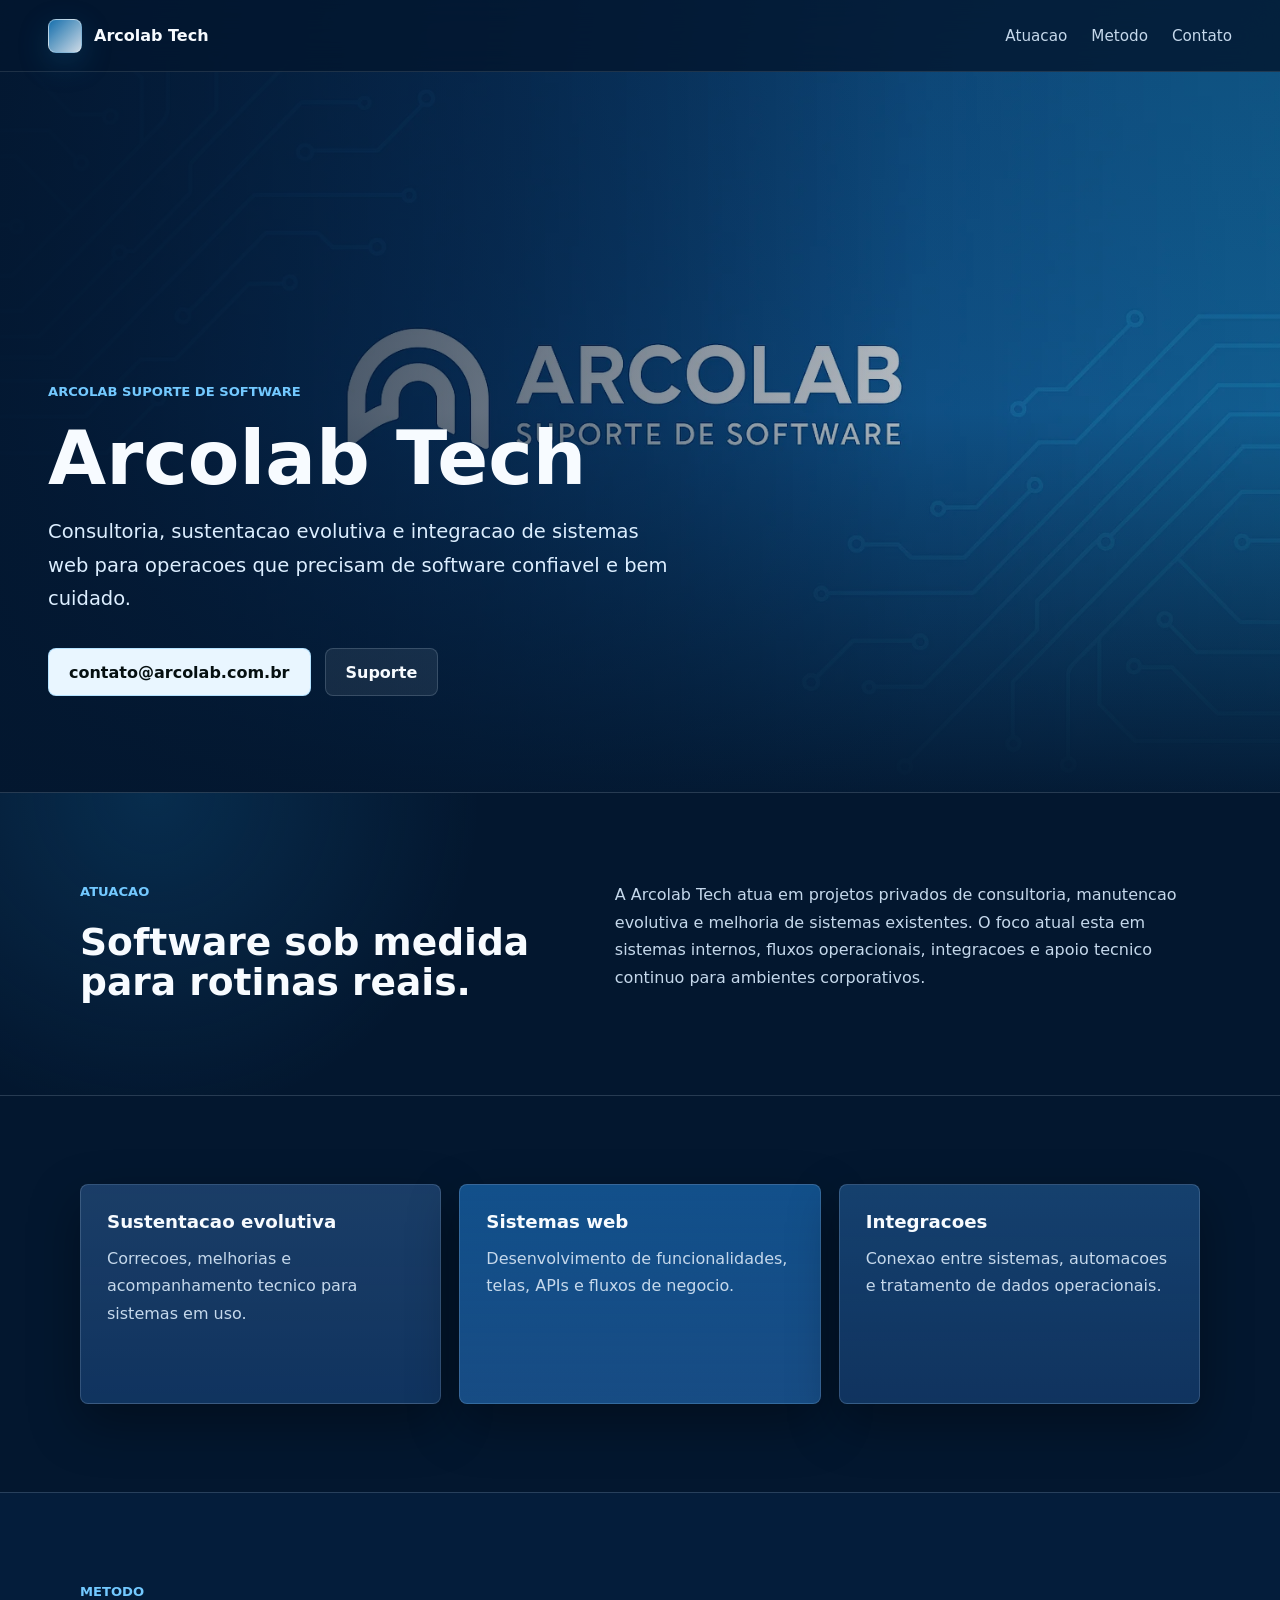
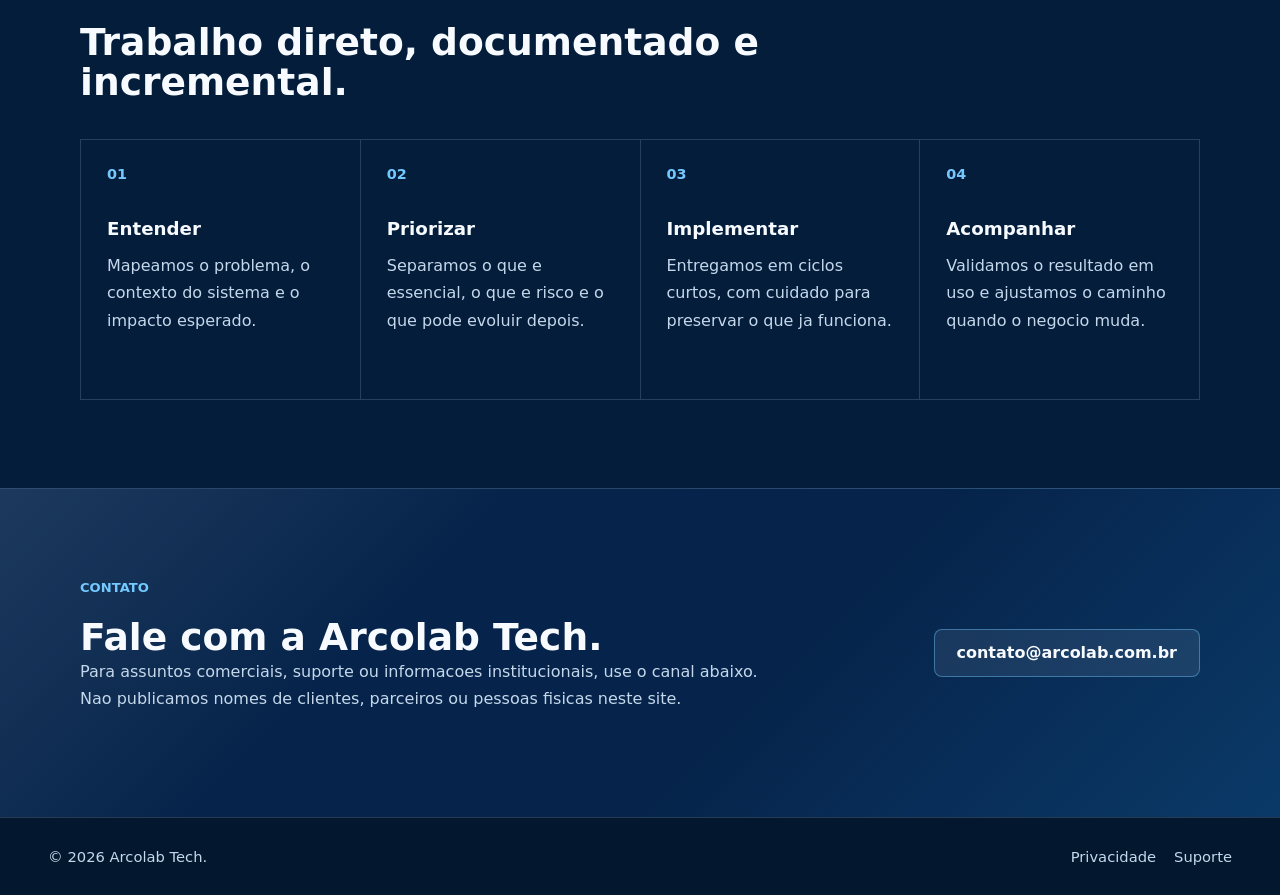
==== index.html @ 355c13af "Create Arcolab Tech website" ====
<!doctype html>
<html lang="pt-BR">
  <head>
    <meta charset="utf-8" />
    <meta name="viewport" content="width=device-width, initial-scale=1" />
    <title>Arcolab Tech | Consultoria de Software</title>
    <meta
      name="description"
      content="Arcolab Tech presta consultoria de software para evolucao, sustentacao e integracao de sistemas web corporativos."
    />
    <meta name="theme-color" content="#0a1718" />
    <meta property="og:title" content="Arcolab Tech" />
    <meta
      property="og:description"
      content="Consultoria de software para evolucao, sustentacao e integracao de sistemas web corporativos."
    />
    <meta property="og:type" content="website" />
    <meta property="og:url" content="https://tech.arcolab.com.br/" />
    <meta property="og:image" content="https://tech.arcolab.com.br/assets/arcolab-institutional-bg.png" />
    <link rel="canonical" href="https://tech.arcolab.com.br/" />
    <link rel="icon" href="favicon.svg" type="image/svg+xml" />
    <link rel="stylesheet" href="styles.css" />
  </head>
  <body>
    <header class="site-header" aria-label="Navegacao principal">
      <a class="brand" href="index.html" aria-label="Arcolab Tech">
        <span class="brand-mark" aria-hidden="true"></span>
        <span>Arcolab Tech</span>
      </a>
      <nav class="nav-links" aria-label="Links principais">
        <a href="#atuacao">Atuacao</a>
        <a href="#metodo">Metodo</a>
        <a href="#contato">Contato</a>
      </nav>
    </header>

    <main>
      <section class="hero" aria-label="Apresentacao da Arcolab Tech">
        <picture class="hero-media" aria-hidden="true">
          <source srcset="assets/arcolab-institutional-bg.webp" type="image/webp" />
          <img src="assets/arcolab-institutional-bg.png" alt="" fetchpriority="high" />
        </picture>
        <div class="hero-overlay" aria-hidden="true"></div>
        <div class="hero-content">
          <p class="eyebrow">Arcolab suporte de software</p>
          <h1>Arcolab Tech</h1>
          <p class="hero-copy">
            Consultoria, sustentacao evolutiva e integracao de sistemas web para
            operacoes que precisam de software confiavel e bem cuidado.
          </p>
          <div class="hero-actions">
            <a class="button button-primary" href="mailto:contato@arcolab.com.br">contato@arcolab.com.br</a>
            <a class="button button-secondary" href="support.html">Suporte</a>
          </div>
        </div>
      </section>

      <section class="section section-intro" id="atuacao">
        <div class="section-inner split">
          <div>
            <p class="eyebrow">Atuacao</p>
            <h2>Software sob medida para rotinas reais.</h2>
          </div>
          <p>
            A Arcolab Tech atua em projetos privados de consultoria, manutencao
            evolutiva e melhoria de sistemas existentes. O foco atual esta em
            sistemas internos, fluxos operacionais, integracoes e apoio tecnico
            continuo para ambientes corporativos.
          </p>
        </div>
      </section>

      <section class="section section-services" aria-label="Servicos">
        <div class="section-inner service-grid">
          <article class="service-card">
            <h3>Sustentacao evolutiva</h3>
            <p>Correcoes, melhorias e acompanhamento tecnico para sistemas em uso.</p>
          </article>
          <article class="service-card">
            <h3>Sistemas web</h3>
            <p>Desenvolvimento de funcionalidades, telas, APIs e fluxos de negocio.</p>
          </article>
          <article class="service-card">
            <h3>Integracoes</h3>
            <p>Conexao entre sistemas, automacoes e tratamento de dados operacionais.</p>
          </article>
        </div>
      </section>

      <section class="section section-process" id="metodo">
        <div class="section-inner">
          <div class="section-heading">
            <p class="eyebrow">Metodo</p>
            <h2>Trabalho direto, documentado e incremental.</h2>
          </div>
          <div class="process-list">
            <div class="process-item">
              <span>01</span>
              <h3>Entender</h3>
              <p>Mapeamos o problema, o contexto do sistema e o impacto esperado.</p>
            </div>
            <div class="process-item">
              <span>02</span>
              <h3>Priorizar</h3>
              <p>Separamos o que e essencial, o que e risco e o que pode evoluir depois.</p>
            </div>
            <div class="process-item">
              <span>03</span>
              <h3>Implementar</h3>
              <p>Entregamos em ciclos curtos, com cuidado para preservar o que ja funciona.</p>
            </div>
            <div class="process-item">
              <span>04</span>
              <h3>Acompanhar</h3>
              <p>Validamos o resultado em uso e ajustamos o caminho quando o negocio muda.</p>
            </div>
          </div>
        </div>
      </section>

      <section class="section section-contact" id="contato">
        <div class="section-inner contact-panel">
          <div>
            <p class="eyebrow">Contato</p>
            <h2>Fale com a Arcolab Tech.</h2>
            <p>
              Para assuntos comerciais, suporte ou informacoes institucionais,
              use o canal abaixo. Nao publicamos nomes de clientes, parceiros ou
              pessoas fisicas neste site.
            </p>
          </div>
          <a class="contact-link" href="mailto:contato@arcolab.com.br">contato@arcolab.com.br</a>
        </div>
      </section>
    </main>

    <footer class="site-footer">
      <span>&copy; <span id="current-year">2026</span> Arcolab Tech.</span>
      <span class="footer-links">
        <a href="privacy.html">Privacidade</a>
        <a href="support.html">Suporte</a>
      </span>
    </footer>

    <script src="script.js"></script>
  </body>
</html>
---- styles.css ----
:root {
  color-scheme: dark;
  --bg: #03172f;
  --bg-soft: #06244b;
  --panel: #082d5a;
  --panel-strong: #104680;
  --text: #f7fbff;
  --muted: #c5d8eb;
  --line: rgba(216, 235, 255, 0.17);
  --blue-deep: #07326a;
  --blue: #156baa;
  --blue-bright: #1772b0;
  --sky: #73c9ff;
  --ice: #e9f6ff;
  --shadow: rgba(0, 0, 0, 0.35);
  font-family:
    Inter, ui-sans-serif, system-ui, -apple-system, BlinkMacSystemFont, "Segoe UI",
    sans-serif;
}

* {
  box-sizing: border-box;
}

html {
  scroll-behavior: smooth;
}

body {
  min-width: 320px;
  margin: 0;
  background: var(--bg);
  color: var(--text);
}

a {
  color: inherit;
}

.site-header {
  position: fixed;
  top: 0;
  left: 0;
  z-index: 10;
  display: flex;
  width: 100%;
  min-height: 72px;
  align-items: center;
  justify-content: space-between;
  gap: 24px;
  padding: 18px 48px;
  border-bottom: 1px solid rgba(229, 239, 236, 0.12);
  background: rgba(3, 23, 47, 0.82);
  backdrop-filter: blur(16px);
}

.simple-header {
  position: sticky;
}

.brand {
  display: inline-flex;
  align-items: center;
  gap: 12px;
  color: var(--text);
  font-size: 1rem;
  font-weight: 700;
  text-decoration: none;
}

.brand-mark {
  width: 34px;
  height: 34px;
  border: 1px solid rgba(233, 246, 255, 0.38);
  border-radius: 8px;
  background:
    linear-gradient(135deg, rgba(23, 114, 176, 0.98), rgba(233, 246, 255, 0.88)),
    linear-gradient(45deg, transparent 48%, rgba(3, 23, 47, 0.72) 49%, transparent 52%);
  box-shadow: 0 10px 30px rgba(21, 107, 170, 0.28);
}

.nav-links {
  display: flex;
  align-items: center;
  gap: 24px;
  color: var(--muted);
  font-size: 0.95rem;
}

.nav-links a {
  text-decoration: none;
}

.nav-links a:hover,
.nav-links a:focus-visible {
  color: var(--sky);
}

.hero {
  position: relative;
  min-height: 88vh;
  overflow: hidden;
  display: flex;
  align-items: flex-end;
  padding: 144px 48px 96px;
}

.hero-media,
.hero-overlay {
  position: absolute;
  inset: 0;
}

.hero-media {
  display: block;
  transform: scale(1.02);
}

.hero-media img {
  display: block;
  width: 100%;
  height: 100%;
  object-fit: cover;
  object-position: center right;
}

.hero-overlay {
  background:
    linear-gradient(90deg, rgba(3, 23, 47, 0.92) 0%, rgba(3, 23, 47, 0.5) 38%, rgba(3, 23, 47, 0.08) 72%),
    linear-gradient(0deg, rgba(3, 23, 47, 0.94) 0%, rgba(3, 23, 47, 0.22) 48%, rgba(3, 23, 47, 0.34) 100%);
}

.hero-content {
  position: relative;
  z-index: 1;
  width: min(720px, 100%);
}

.eyebrow {
  margin: 0 0 18px;
  color: var(--sky);
  font-size: 0.82rem;
  font-weight: 800;
  text-transform: uppercase;
}

h1,
h2,
h3,
p {
  margin-top: 0;
}

h1 {
  margin-bottom: 20px;
  font-size: 4.7rem;
  line-height: 0.98;
}

h2 {
  margin-bottom: 0;
  font-size: 2.35rem;
  line-height: 1.08;
}

h3 {
  margin-bottom: 12px;
  font-size: 1.14rem;
  line-height: 1.2;
}

p {
  color: var(--muted);
  font-size: 1rem;
  line-height: 1.72;
}

.hero-copy {
  max-width: 620px;
  margin-bottom: 32px;
  color: #dceeff;
  font-size: 1.22rem;
}

.hero-actions {
  display: flex;
  flex-wrap: wrap;
  gap: 14px;
}

.button,
.contact-link {
  display: inline-flex;
  min-height: 48px;
  align-items: center;
  justify-content: center;
  border-radius: 8px;
  font-weight: 800;
  text-decoration: none;
}

.button {
  padding: 0 20px;
}

.button-primary {
  border: 1px solid rgba(115, 201, 255, 0.46);
  background: var(--ice);
  color: #061011;
}

.button-primary:hover,
.button-primary:focus-visible {
  background: var(--sky);
}

.button-secondary {
  border: 1px solid var(--line);
  background: rgba(242, 247, 245, 0.08);
  color: var(--text);
}

.button-secondary:hover,
.button-secondary:focus-visible {
  border-color: rgba(115, 201, 255, 0.5);
}

.section {
  border-top: 1px solid var(--line);
}

.section-inner {
  width: min(1120px, calc(100% - 48px));
  margin: 0 auto;
  padding: 88px 0;
}

.section-intro {
  background:
    radial-gradient(circle at 12% 0%, rgba(23, 114, 176, 0.24), transparent 28%),
    var(--bg);
}

.split {
  display: grid;
  grid-template-columns: minmax(0, 0.9fr) minmax(0, 1.1fr);
  gap: 56px;
  align-items: start;
}

.section-heading {
  width: min(720px, 100%);
  margin-bottom: 36px;
}

.service-grid {
  display: grid;
  grid-template-columns: repeat(3, minmax(0, 1fr));
  gap: 18px;
}

.service-card {
  min-height: 220px;
  padding: 26px;
  border: 1px solid var(--line);
  border-radius: 8px;
  background:
    linear-gradient(180deg, rgba(247, 251, 255, 0.08), rgba(247, 251, 255, 0.03)),
    var(--panel);
  box-shadow: 0 20px 50px var(--shadow);
}

.service-card:nth-child(2) {
  background:
    linear-gradient(180deg, rgba(23, 114, 176, 0.22), rgba(247, 251, 255, 0.03)),
    var(--panel-strong);
}

.service-card:nth-child(3) {
  background:
    linear-gradient(180deg, rgba(115, 201, 255, 0.12), rgba(247, 251, 255, 0.03)),
    var(--panel);
}

.section-process {
  background: #041d3b;
}

.process-list {
  display: grid;
  grid-template-columns: repeat(4, minmax(0, 1fr));
  border-top: 1px solid var(--line);
  border-left: 1px solid var(--line);
}

.process-item {
  min-height: 260px;
  padding: 26px;
  border-right: 1px solid var(--line);
  border-bottom: 1px solid var(--line);
}

.process-item span {
  display: block;
  margin-bottom: 36px;
  color: var(--sky);
  font-size: 0.9rem;
  font-weight: 900;
}

.section-contact {
  background:
    linear-gradient(135deg, rgba(233, 246, 255, 0.1), transparent 32%),
    linear-gradient(315deg, rgba(21, 107, 170, 0.3), transparent 40%),
    var(--bg-soft);
}

.contact-panel {
  display: grid;
  grid-template-columns: minmax(0, 1fr) auto;
  gap: 40px;
  align-items: center;
}

.contact-panel p {
  max-width: 700px;
}

.contact-link {
  min-width: 260px;
  padding: 0 22px;
  border: 1px solid rgba(115, 201, 255, 0.42);
  background: rgba(247, 251, 255, 0.08);
  color: var(--text);
}

.contact-link:hover,
.contact-link:focus-visible {
  background: rgba(23, 114, 176, 0.32);
}

.site-footer {
  display: flex;
  align-items: center;
  justify-content: space-between;
  gap: 20px;
  padding: 30px 48px;
  border-top: 1px solid var(--line);
  color: var(--muted);
  font-size: 0.92rem;
}

.footer-links {
  display: flex;
  gap: 18px;
}

.footer-links a {
  text-decoration: none;
}

.footer-links a:hover,
.footer-links a:focus-visible {
  color: var(--sky);
}

.simple-page {
  min-height: 100vh;
  background:
    linear-gradient(180deg, rgba(23, 114, 176, 0.28), transparent 340px),
    var(--bg);
}

.legal-shell {
  width: min(880px, calc(100% - 48px));
  margin: 0 auto;
  padding: 80px 0 112px;
}

.legal-content {
  border: 1px solid var(--line);
  border-radius: 8px;
  background: rgba(8, 45, 90, 0.74);
  padding: 40px;
}

.legal-content h1 {
  font-size: 3rem;
}

.legal-content h2 {
  margin-top: 34px;
  margin-bottom: 10px;
  font-size: 1.28rem;
}

.legal-content a {
  color: var(--sky);
}

.legal-note {
  margin-top: 36px;
  color: #91aaa6;
  font-size: 0.92rem;
}

:focus-visible {
  outline: 3px solid rgba(115, 201, 255, 0.86);
  outline-offset: 4px;
}

@media (max-width: 900px) {
  .site-header {
    padding: 16px 24px;
  }

  .hero {
    min-height: 84vh;
    padding: 128px 24px 72px;
  }

  .hero-overlay {
    background:
      linear-gradient(90deg, rgba(3, 23, 47, 0.92) 0%, rgba(3, 23, 47, 0.48) 100%),
      linear-gradient(0deg, rgba(3, 23, 47, 0.96) 0%, rgba(3, 23, 47, 0.22) 58%, rgba(3, 23, 47, 0.3) 100%);
  }

  h1 {
    font-size: 3.45rem;
  }

  h2 {
    font-size: 2rem;
  }

  .section-inner {
    width: min(100% - 32px, 720px);
    padding: 72px 0;
  }

  .split,
  .service-grid,
  .contact-panel {
    grid-template-columns: 1fr;
  }

  .process-list {
    grid-template-columns: repeat(2, minmax(0, 1fr));
  }
}

@media (max-width: 640px) {
  .site-header {
    position: sticky;
    flex-direction: column;
    align-items: flex-start;
    gap: 14px;
  }

  .nav-links {
    width: 100%;
    justify-content: space-between;
    gap: 10px;
    font-size: 0.9rem;
  }

  .hero {
    min-height: auto;
    padding: 64px 20px 68px;
  }

  h1 {
    font-size: 2.7rem;
  }

  h2 {
    font-size: 1.72rem;
  }

  .hero-copy {
    font-size: 1.08rem;
  }

  .button,
  .contact-link {
    width: 100%;
  }

  .process-list {
    grid-template-columns: 1fr;
  }

  .process-item {
    min-height: 210px;
  }

  .site-footer {
    align-items: flex-start;
    flex-direction: column;
    padding: 28px 20px;
  }

  .legal-shell {
    width: min(100% - 32px, 880px);
    padding: 48px 0 80px;
  }

  .legal-content {
    padding: 28px 22px;
  }

  .legal-content h1 {
    font-size: 2.25rem;
  }
}
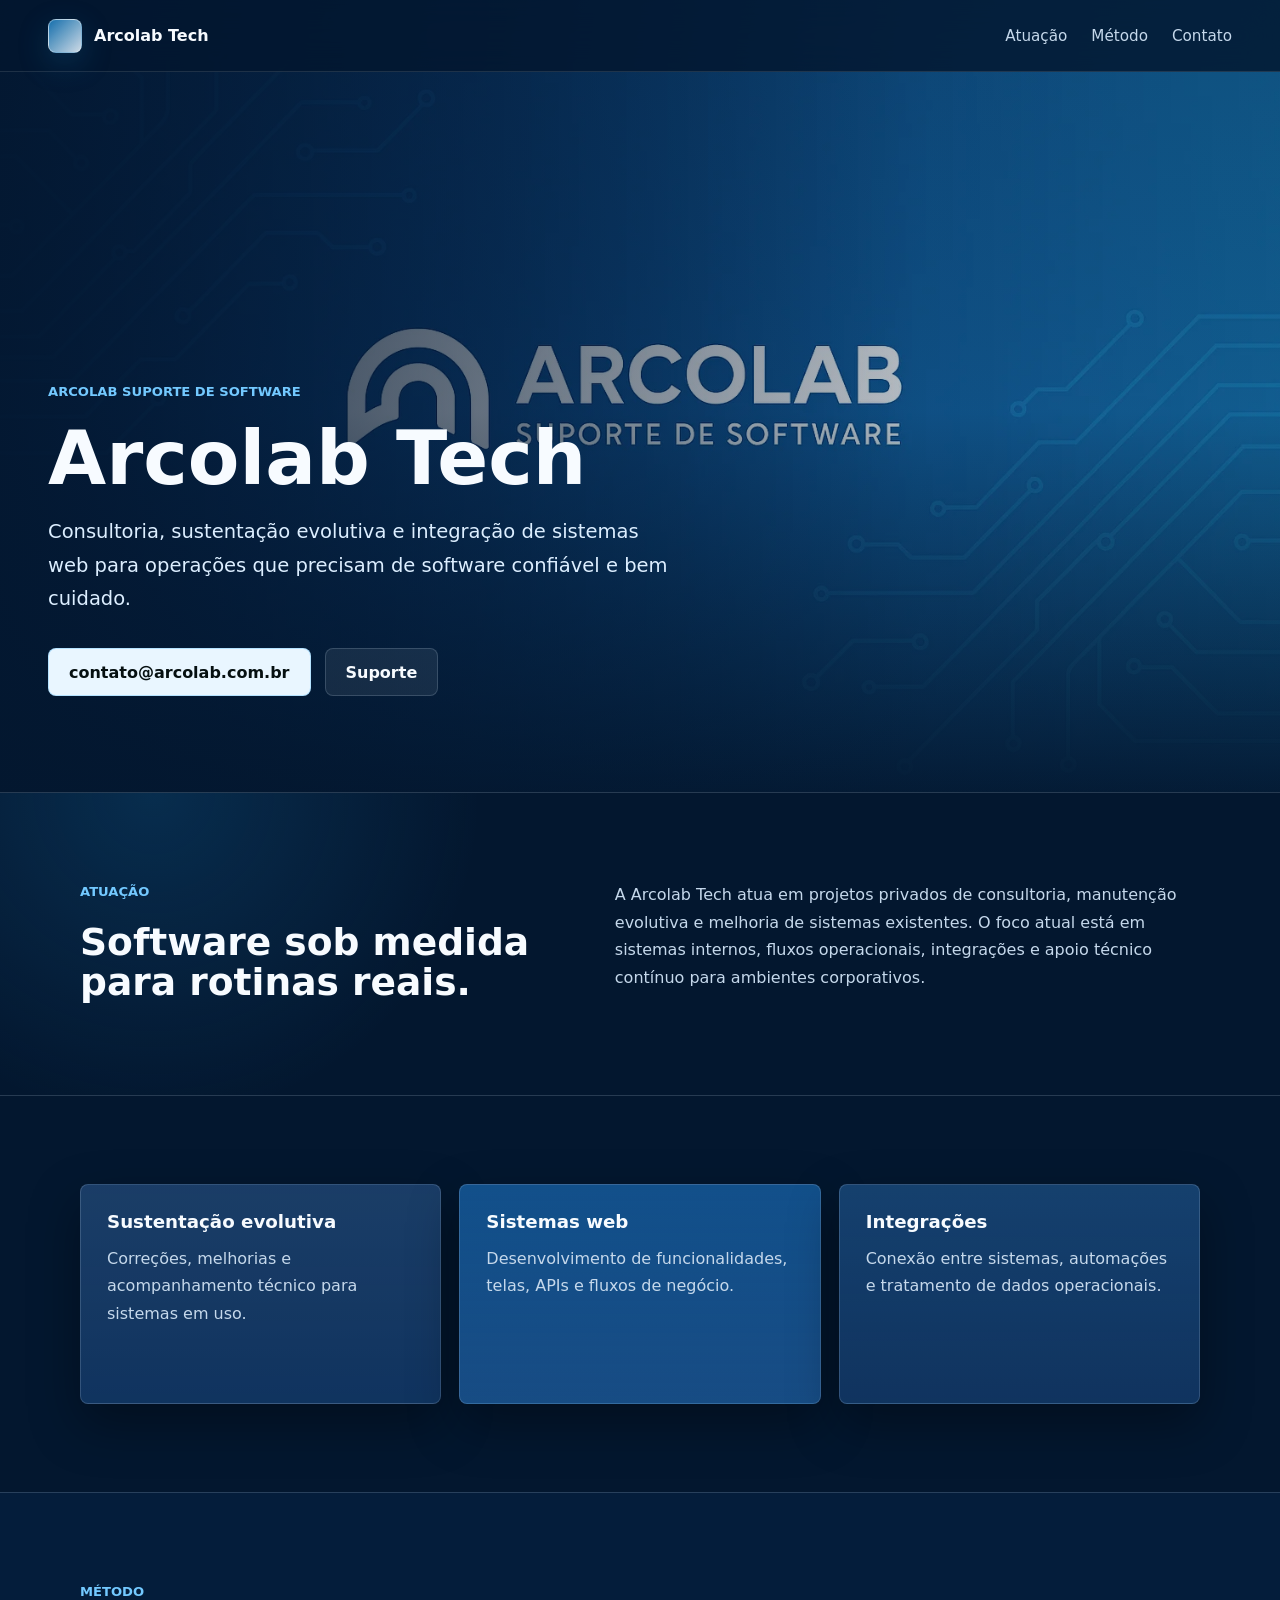
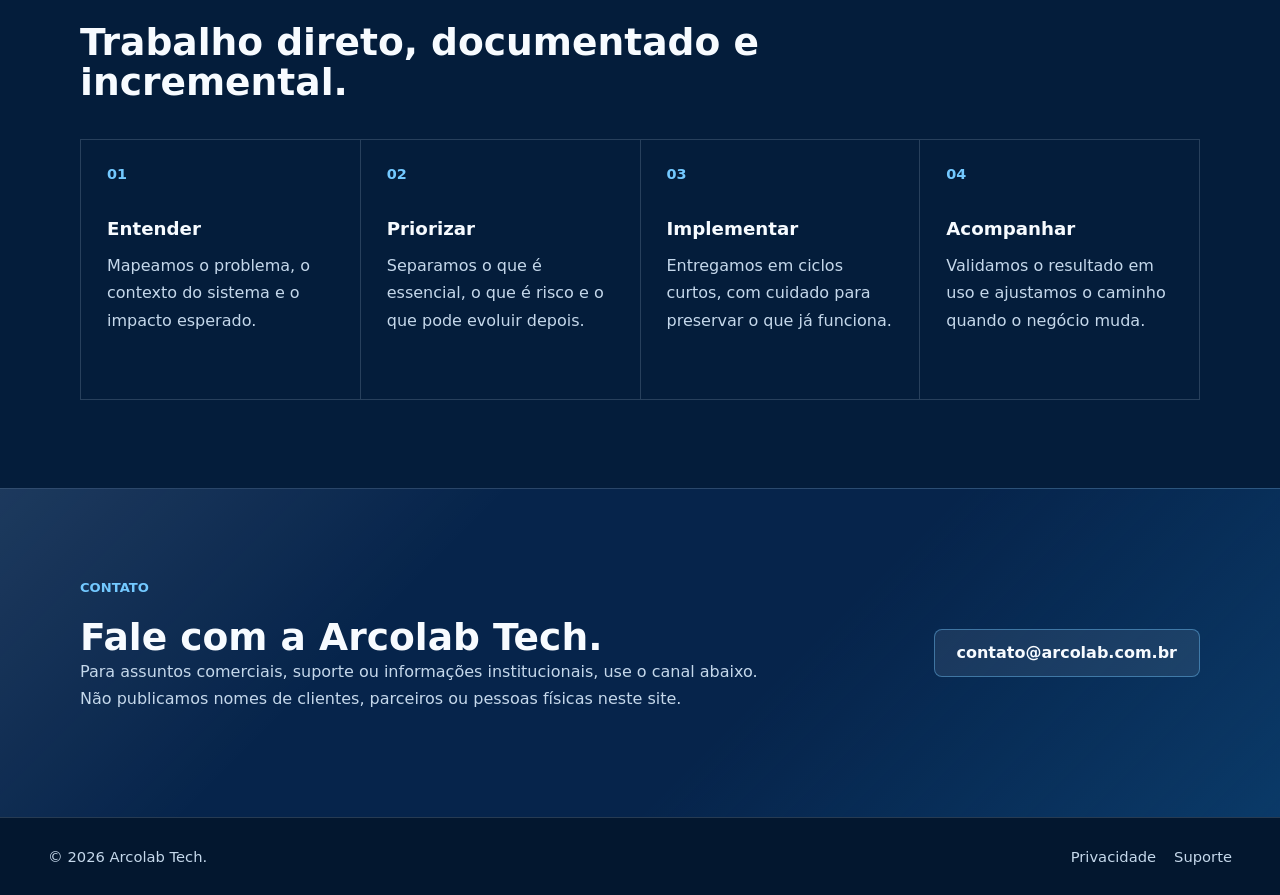
==== commit f0151404: "Fix Portuguese accents" ====
--- a/index.html
+++ b/index.html
@@ -6,13 +6,13 @@
     <title>Arcolab Tech | Consultoria de Software</title>
     <meta
       name="description"
-      content="Arcolab Tech presta consultoria de software para evolucao, sustentacao e integracao de sistemas web corporativos."
+      content="Arcolab Tech presta consultoria de software para evolução, sustentação e integração de sistemas web corporativos."
     />
     <meta name="theme-color" content="#0a1718" />
     <meta property="og:title" content="Arcolab Tech" />
     <meta
       property="og:description"
-      content="Consultoria de software para evolucao, sustentacao e integracao de sistemas web corporativos."
+      content="Consultoria de software para evolução, sustentação e integração de sistemas web corporativos."
     />
     <meta property="og:type" content="website" />
     <meta property="og:url" content="https://tech.arcolab.com.br/" />
@@ -22,31 +22,31 @@
     <link rel="stylesheet" href="styles.css" />
   </head>
   <body>
-    <header class="site-header" aria-label="Navegacao principal">
+    <header class="site-header" aria-label="Navegação principal">
       <a class="brand" href="index.html" aria-label="Arcolab Tech">
         <span class="brand-mark" aria-hidden="true"></span>
         <span>Arcolab Tech</span>
       </a>
       <nav class="nav-links" aria-label="Links principais">
-        <a href="#atuacao">Atuacao</a>
-        <a href="#metodo">Metodo</a>
+        <a href="#atuacao">Atuação</a>
+        <a href="#metodo">Método</a>
         <a href="#contato">Contato</a>
       </nav>
     </header>
 
     <main>
-      <section class="hero" aria-label="Apresentacao da Arcolab Tech">
+      <section class="hero" aria-label="Apresentação da Arcolab Tech">
         <picture class="hero-media" aria-hidden="true">
           <source srcset="assets/arcolab-institutional-bg.webp" type="image/webp" />
           <img src="assets/arcolab-institutional-bg.png" alt="" fetchpriority="high" />
         </picture>
         <div class="hero-overlay" aria-hidden="true"></div>
         <div class="hero-content">
-          <p class="eyebrow">Arcolab suporte de software</p>
+          <p class="eyebrow">Arcolab Suporte de Software</p>
           <h1>Arcolab Tech</h1>
           <p class="hero-copy">
-            Consultoria, sustentacao evolutiva e integracao de sistemas web para
-            operacoes que precisam de software confiavel e bem cuidado.
+            Consultoria, sustentação evolutiva e integração de sistemas web para
+            operações que precisam de software confiável e bem cuidado.
           </p>
           <div class="hero-actions">
             <a class="button button-primary" href="mailto:contato@arcolab.com.br">contato@arcolab.com.br</a>
@@ -58,31 +58,31 @@
       <section class="section section-intro" id="atuacao">
         <div class="section-inner split">
           <div>
-            <p class="eyebrow">Atuacao</p>
+            <p class="eyebrow">Atuação</p>
             <h2>Software sob medida para rotinas reais.</h2>
           </div>
           <p>
-            A Arcolab Tech atua em projetos privados de consultoria, manutencao
-            evolutiva e melhoria de sistemas existentes. O foco atual esta em
-            sistemas internos, fluxos operacionais, integracoes e apoio tecnico
-            continuo para ambientes corporativos.
+            A Arcolab Tech atua em projetos privados de consultoria, manutenção
+            evolutiva e melhoria de sistemas existentes. O foco atual está em
+            sistemas internos, fluxos operacionais, integrações e apoio técnico
+            contínuo para ambientes corporativos.
           </p>
         </div>
       </section>
 
-      <section class="section section-services" aria-label="Servicos">
+      <section class="section section-services" aria-label="Serviços">
         <div class="section-inner service-grid">
           <article class="service-card">
-            <h3>Sustentacao evolutiva</h3>
-            <p>Correcoes, melhorias e acompanhamento tecnico para sistemas em uso.</p>
+            <h3>Sustentação evolutiva</h3>
+            <p>Correções, melhorias e acompanhamento técnico para sistemas em uso.</p>
           </article>
           <article class="service-card">
             <h3>Sistemas web</h3>
-            <p>Desenvolvimento de funcionalidades, telas, APIs e fluxos de negocio.</p>
+            <p>Desenvolvimento de funcionalidades, telas, APIs e fluxos de negócio.</p>
           </article>
           <article class="service-card">
-            <h3>Integracoes</h3>
-            <p>Conexao entre sistemas, automacoes e tratamento de dados operacionais.</p>
+            <h3>Integrações</h3>
+            <p>Conexão entre sistemas, automações e tratamento de dados operacionais.</p>
           </article>
         </div>
       </section>
@@ -90,7 +90,7 @@
       <section class="section section-process" id="metodo">
         <div class="section-inner">
           <div class="section-heading">
-            <p class="eyebrow">Metodo</p>
+            <p class="eyebrow">Método</p>
             <h2>Trabalho direto, documentado e incremental.</h2>
           </div>
           <div class="process-list">
@@ -102,17 +102,17 @@
             <div class="process-item">
               <span>02</span>
               <h3>Priorizar</h3>
-              <p>Separamos o que e essencial, o que e risco e o que pode evoluir depois.</p>
+              <p>Separamos o que é essencial, o que é risco e o que pode evoluir depois.</p>
             </div>
             <div class="process-item">
               <span>03</span>
               <h3>Implementar</h3>
-              <p>Entregamos em ciclos curtos, com cuidado para preservar o que ja funciona.</p>
+              <p>Entregamos em ciclos curtos, com cuidado para preservar o que já funciona.</p>
             </div>
             <div class="process-item">
               <span>04</span>
               <h3>Acompanhar</h3>
-              <p>Validamos o resultado em uso e ajustamos o caminho quando o negocio muda.</p>
+              <p>Validamos o resultado em uso e ajustamos o caminho quando o negócio muda.</p>
             </div>
           </div>
         </div>
@@ -124,9 +124,9 @@
             <p class="eyebrow">Contato</p>
             <h2>Fale com a Arcolab Tech.</h2>
             <p>
-              Para assuntos comerciais, suporte ou informacoes institucionais,
-              use o canal abaixo. Nao publicamos nomes de clientes, parceiros ou
-              pessoas fisicas neste site.
+              Para assuntos comerciais, suporte ou informações institucionais,
+              use o canal abaixo. Não publicamos nomes de clientes, parceiros ou
+              pessoas físicas neste site.
             </p>
           </div>
           <a class="contact-link" href="mailto:contato@arcolab.com.br">contato@arcolab.com.br</a>
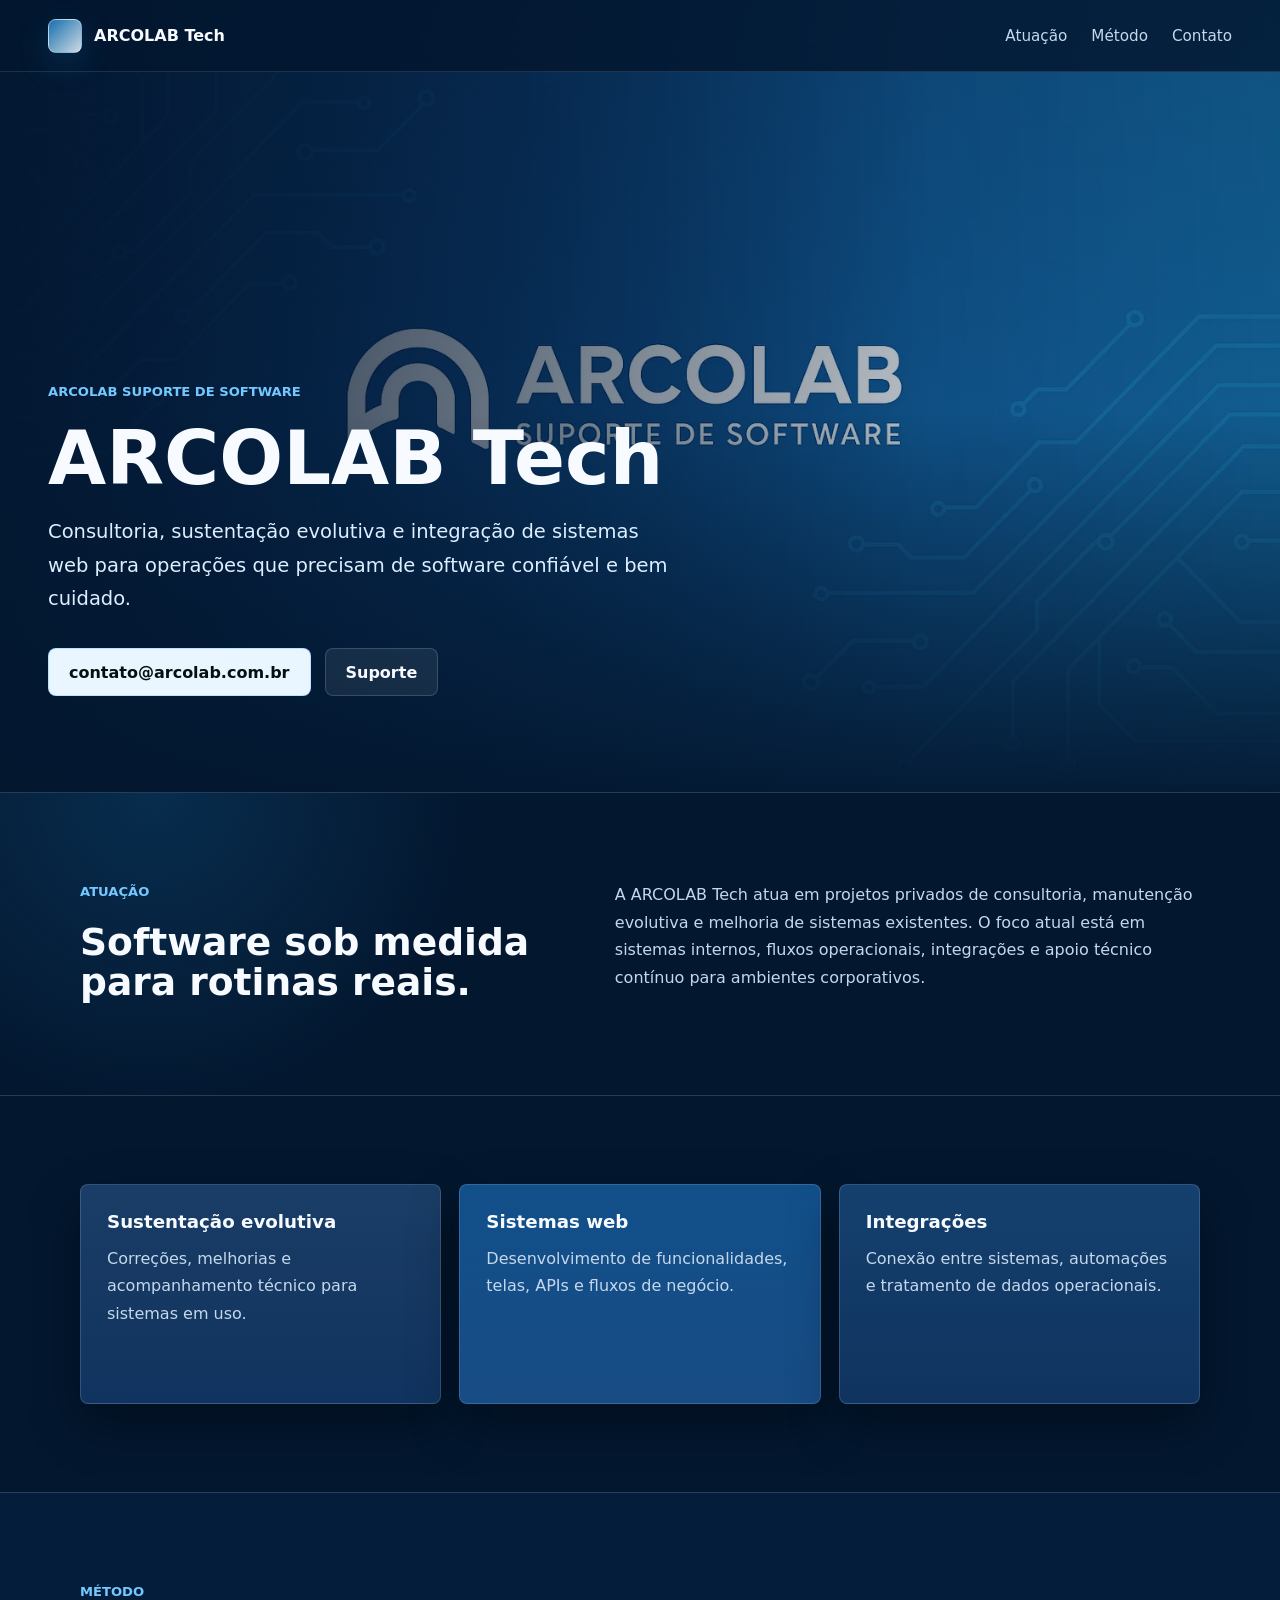
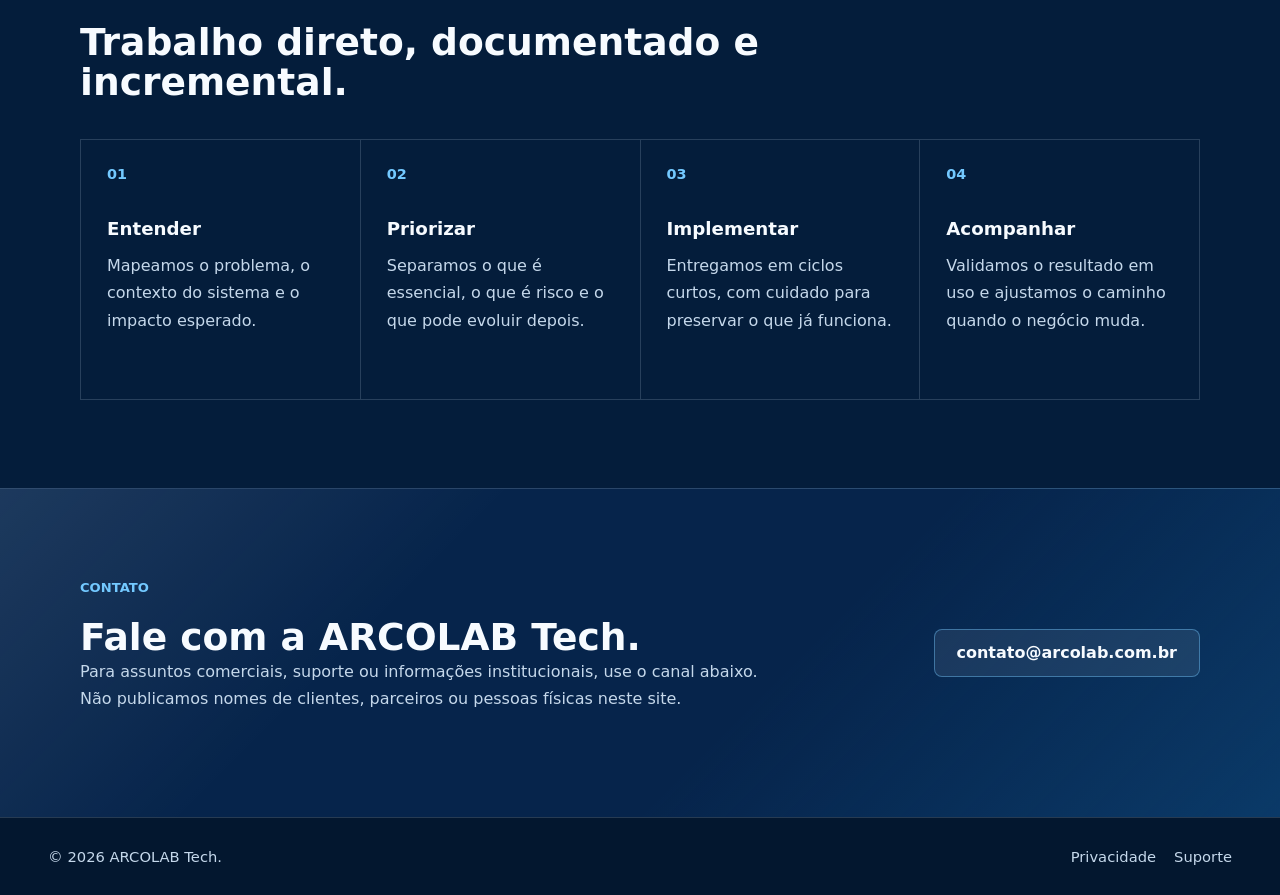
==== commit df4ea228: "Use uppercase ARCOLAB brand name" ====
--- a/index.html
+++ b/index.html
@@ -3,13 +3,13 @@
   <head>
     <meta charset="utf-8" />
     <meta name="viewport" content="width=device-width, initial-scale=1" />
-    <title>Arcolab Tech | Consultoria de Software</title>
+    <title>ARCOLAB Tech | Consultoria de Software</title>
     <meta
       name="description"
-      content="Arcolab Tech presta consultoria de software para evolução, sustentação e integração de sistemas web corporativos."
+      content="ARCOLAB Tech presta consultoria de software para evolução, sustentação e integração de sistemas web corporativos."
     />
     <meta name="theme-color" content="#0a1718" />
-    <meta property="og:title" content="Arcolab Tech" />
+    <meta property="og:title" content="ARCOLAB Tech" />
     <meta
       property="og:description"
       content="Consultoria de software para evolução, sustentação e integração de sistemas web corporativos."
@@ -23,9 +23,9 @@
   </head>
   <body>
     <header class="site-header" aria-label="Navegação principal">
-      <a class="brand" href="index.html" aria-label="Arcolab Tech">
+      <a class="brand" href="index.html" aria-label="ARCOLAB Tech">
         <span class="brand-mark" aria-hidden="true"></span>
-        <span>Arcolab Tech</span>
+        <span>ARCOLAB Tech</span>
       </a>
       <nav class="nav-links" aria-label="Links principais">
         <a href="#atuacao">Atuação</a>
@@ -35,15 +35,15 @@
     </header>
 
     <main>
-      <section class="hero" aria-label="Apresentação da Arcolab Tech">
+      <section class="hero" aria-label="Apresentação da ARCOLAB Tech">
         <picture class="hero-media" aria-hidden="true">
           <source srcset="assets/arcolab-institutional-bg.webp" type="image/webp" />
           <img src="assets/arcolab-institutional-bg.png" alt="" fetchpriority="high" />
         </picture>
         <div class="hero-overlay" aria-hidden="true"></div>
         <div class="hero-content">
-          <p class="eyebrow">Arcolab Suporte de Software</p>
-          <h1>Arcolab Tech</h1>
+          <p class="eyebrow">ARCOLAB Suporte de Software</p>
+          <h1>ARCOLAB Tech</h1>
           <p class="hero-copy">
             Consultoria, sustentação evolutiva e integração de sistemas web para
             operações que precisam de software confiável e bem cuidado.
@@ -62,7 +62,7 @@
             <h2>Software sob medida para rotinas reais.</h2>
           </div>
           <p>
-            A Arcolab Tech atua em projetos privados de consultoria, manutenção
+            A ARCOLAB Tech atua em projetos privados de consultoria, manutenção
             evolutiva e melhoria de sistemas existentes. O foco atual está em
             sistemas internos, fluxos operacionais, integrações e apoio técnico
             contínuo para ambientes corporativos.
@@ -122,7 +122,7 @@
         <div class="section-inner contact-panel">
           <div>
             <p class="eyebrow">Contato</p>
-            <h2>Fale com a Arcolab Tech.</h2>
+            <h2>Fale com a ARCOLAB Tech.</h2>
             <p>
               Para assuntos comerciais, suporte ou informações institucionais,
               use o canal abaixo. Não publicamos nomes de clientes, parceiros ou
@@ -135,7 +135,7 @@
     </main>
 
     <footer class="site-footer">
-      <span>&copy; <span id="current-year">2026</span> Arcolab Tech.</span>
+      <span>&copy; <span id="current-year">2026</span> ARCOLAB Tech.</span>
       <span class="footer-links">
         <a href="privacy.html">Privacidade</a>
         <a href="support.html">Suporte</a>
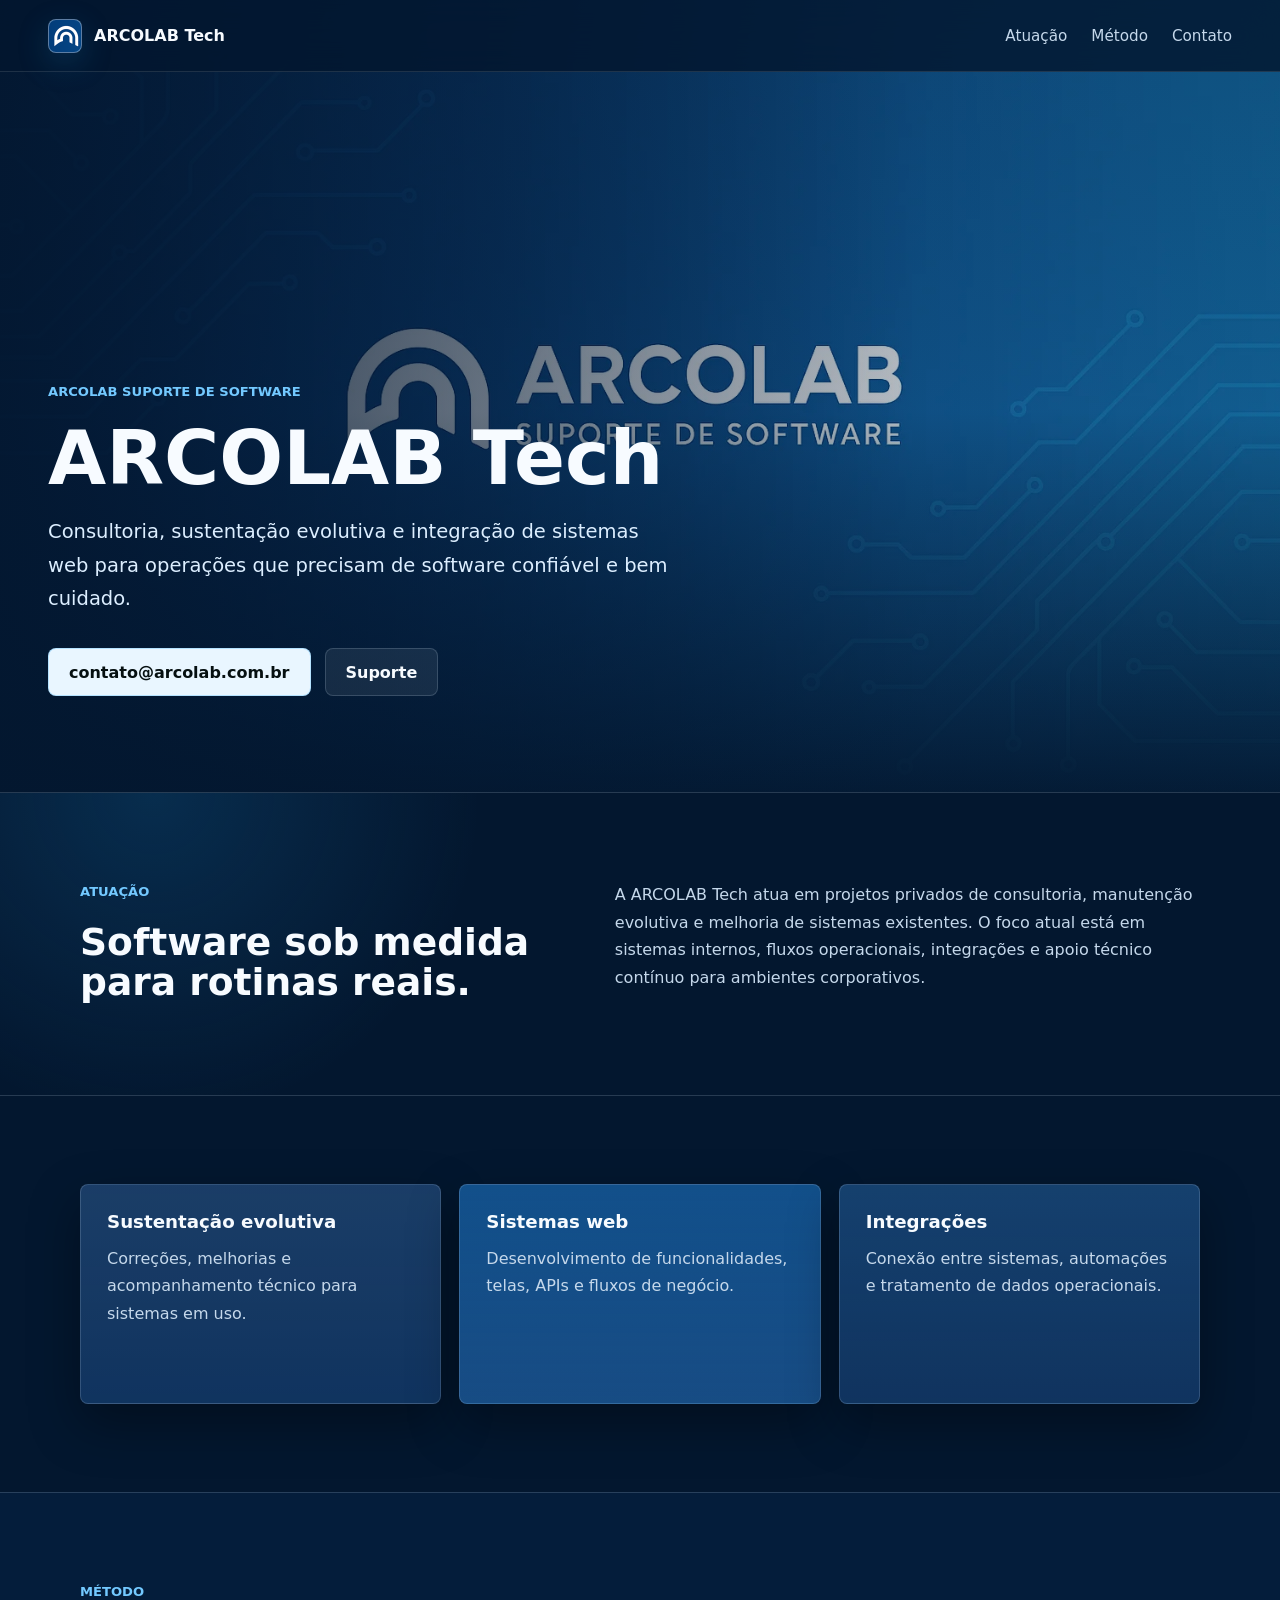
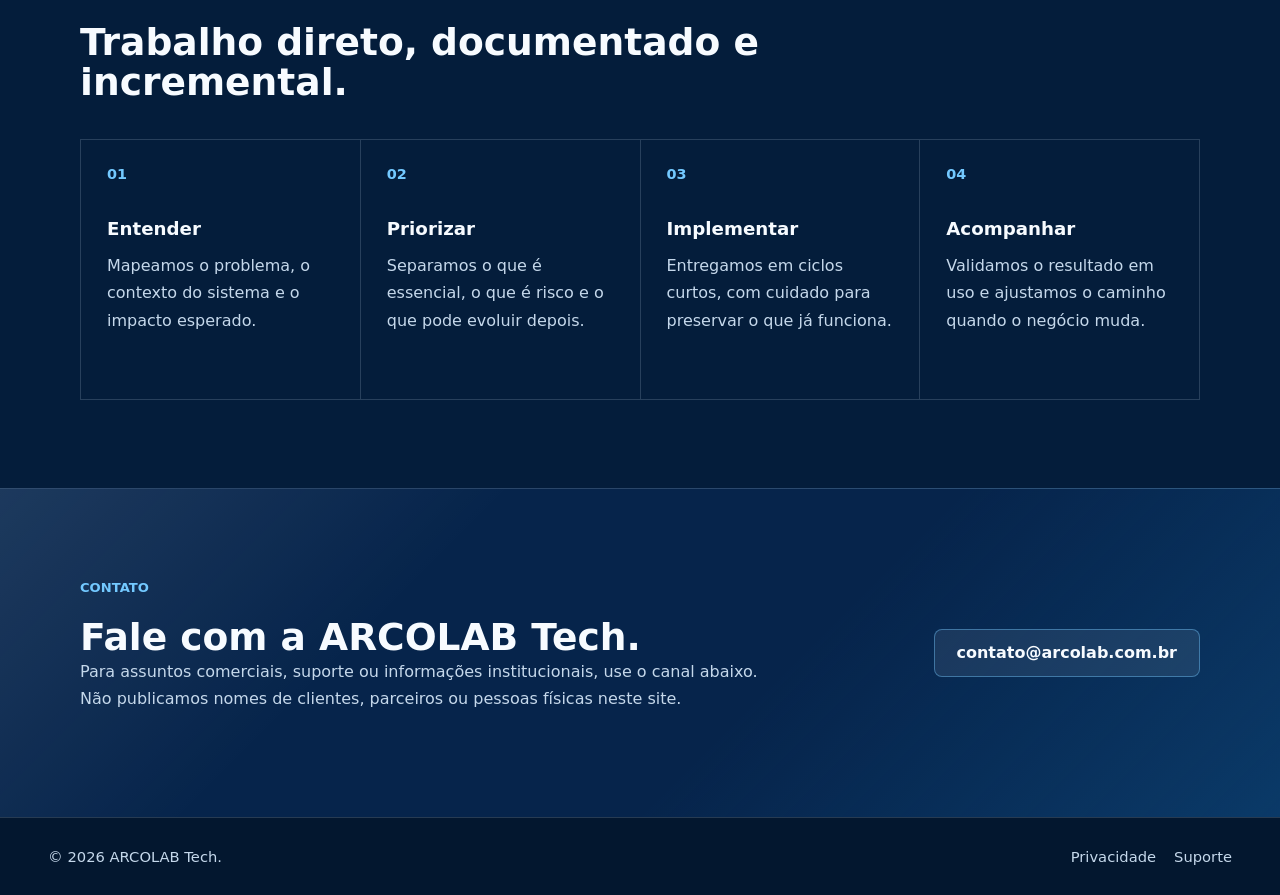
==== commit a59e9063: "Use ARCOLAB symbol for icons" ====
--- a/index.html
+++ b/index.html
@@ -18,7 +18,9 @@
     <meta property="og:url" content="https://tech.arcolab.com.br/" />
     <meta property="og:image" content="https://tech.arcolab.com.br/assets/arcolab-institutional-bg.png" />
     <link rel="canonical" href="https://tech.arcolab.com.br/" />
-    <link rel="icon" href="favicon.svg" type="image/svg+xml" />
+    <link rel="icon" href="assets/icons/favicon-32.png" sizes="32x32" type="image/png" />
+    <link rel="icon" href="assets/icons/favicon-64.png" sizes="64x64" type="image/png" />
+    <link rel="apple-touch-icon" href="assets/icons/apple-touch-icon.png" />
     <link rel="stylesheet" href="styles.css" />
   </head>
   <body>
--- a/styles.css
+++ b/styles.css
@@ -73,10 +73,9 @@
   height: 34px;
   border: 1px solid rgba(233, 246, 255, 0.38);
   border-radius: 8px;
-  background:
-    linear-gradient(135deg, rgba(23, 114, 176, 0.98), rgba(233, 246, 255, 0.88)),
-    linear-gradient(45deg, transparent 48%, rgba(3, 23, 47, 0.72) 49%, transparent 52%);
+  background: #07326a url("assets/icons/favicon-64.png") center / cover no-repeat;
   box-shadow: 0 10px 30px rgba(21, 107, 170, 0.28);
+  overflow: hidden;
 }
 
 .nav-links {
